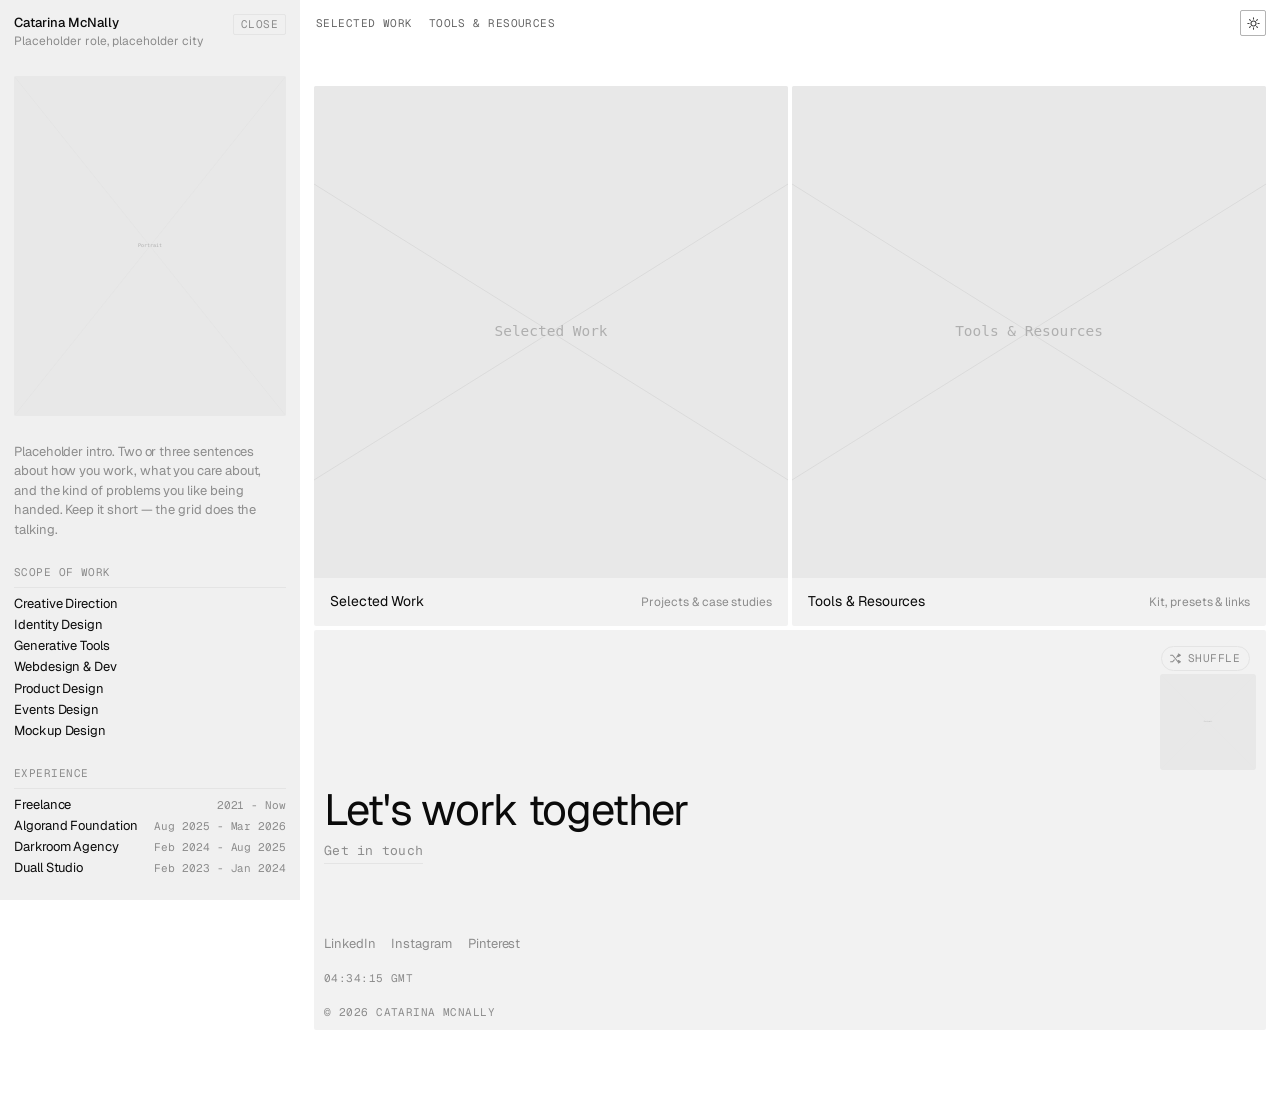
==== index.html @ 2b882986 "Update index.html" ====
<!DOCTYPE html>
<html lang="en" data-theme="light">
<head>
<meta charset="utf-8">
<meta name="viewport" content="width=device-width, initial-scale=1">
<title>Catarina McNally — Portfolio</title>
<link rel="preconnect" href="https://fonts.googleapis.com">
<link rel="preconnect" href="https://fonts.gstatic.com" crossorigin>
<link href="https://fonts.googleapis.com/css2?family=Geist:wght@400;500&family=Geist+Mono:wght@400&display=swap" rel="stylesheet">
<link rel="stylesheet" href="css/styles.css">
</head>
<body data-page="home">

<div class="scrim" id="scrim"></div>

<!-- SIDEBAR — the About. Present on every page. -->
<aside class="sidebar" id="sidebar">
  <div class="sidebar__inner">
    <header class="ident">
      <span class="ident__text">
        <a class="ident__name" href="index.html">Catarina&nbsp;McNally</a>
        <span class="ident__role">Placeholder role, placeholder city</span>
      </span>
      <button class="sidebar__close" id="sidebar-close" aria-label="Collapse sidebar"><span class="scram" data-final="Close">Close</span></button>
    </header>

    <figure class="portrait">
      <!-- To use your photo: add  data-img="images/portrait.jpg"  to the tag below -->
      <img class="portrait__img" data-ph="4:5" data-ph-label="Portrait" alt="">
    </figure>

    <p class="intro">
      Placeholder intro. Two or three sentences about how you work, what you care
      about, and the kind of problems you like being handed. Keep it short — the
      grid does the talking.
    </p>

    <section class="panel">
      <h2 class="panel__title">Scope of work</h2>
      <ul class="panel__list">
        <li>Creative Direction</li>
        <li>Identity Design</li>
        <li>Generative Tools</li>
        <li>Webdesign & Dev</li>
        <li>Product Design</li>
        <li>Events Design</li>
        <li>Mockup Design</li>
      </ul>
    </section>

    <section class="panel">
      <h2 class="panel__title">Experience</h2>
      <ul class="panel__list panel__list--dated">
        <li><span>Freelance</span><span class="dim">2021 - Now</span></li>
        <li><span>Algorand Foundation</span><span class="dim">Aug 2025 - Mar 2026</span></li>
        <li><span>Darkroom Agency</span><span class="dim">Feb 2024 - Aug 2025</span></li>
        <li><span>Duall Studio</span><span class="dim">Feb 2023 - Jan 2024</span></li>
      </ul>
    </section>

    <section class="panel">
      <h2 class="panel__title">Socials</h2>
      <ul class="socials">
        <li><a href="#" aria-label="LinkedIn"><svg viewBox="0 0 16 16" aria-hidden="true"><rect x="1" y="1" width="14" height="14" rx="2.5"/><path d="M4.6 7v5"/><path d="M4.6 4.6v.01"/><path d="M8 12V7"/><path d="M8 9.2c0-1.3.9-2.2 2-2.2s2 .9 2 2.4V12"/></svg></a></li>
        <li><a href="#" aria-label="Instagram"><svg viewBox="0 0 16 16" aria-hidden="true"><rect x="1" y="1" width="14" height="14" rx="4"/><circle cx="8" cy="8" r="3.1"/><path d="M11.9 4.1v.01"/></svg></a></li>
        <li><a href="#" aria-label="Pinterest"><svg viewBox="0 0 16 16" aria-hidden="true"><circle cx="8" cy="8" r="7"/><path d="M6.4 12.6 8 6.2"/><path d="M6.5 8.4c.2.7.9 1.2 1.7 1.2 1.4 0 2.4-1.2 2.4-2.9 0-1.6-1.2-2.8-3-2.8-1.9 0-3.2 1.3-3.2 3 0 .7.3 1.4.7 1.8"/></svg></a></li>
      </ul>
    </section>

    <footer class="sidebar__foot">
      <span>© <span class="year"></span></span>
      <a href="mailto:hello@example.com">hello@example.com</a>
    </footer>
  </div>
</aside>

<!-- NAVBAR -->

<!-- password modal (used by the locked In-house section) -->
<div class="modal hidden" id="lock-modal" role="dialog" aria-modal="true" aria-labelledby="lock-modal-title">
  <div class="modal__backdrop" id="lock-modal-backdrop"></div>
  <div class="modal__panel" role="document">
    <button class="modal__close" id="lock-modal-close" aria-label="Close">
      <svg viewBox="0 0 12 12" aria-hidden="true"><path d="M1 1l10 10M11 1L1 11" fill="none" stroke="currentColor" stroke-width="1.4"/></svg>
    </button>
    <span class="modal__lock" aria-hidden="true">
      <svg viewBox="0 0 20 20"><rect x="3.5" y="9" width="13" height="8.5" rx="1.6"/><path d="M6.3 9V6.6a3.7 3.7 0 0 1 7.4 0V9"/></svg>
    </span>
    <h2 class="modal__title" id="lock-modal-title">Protected work</h2>
    <p class="modal__text" id="lock-modal-text">This section is password-protected. Enter the password to view these projects.</p>
    <div class="modal__field">
      <input type="password" id="lock-modal-input" class="modal__input" placeholder="Password" autocomplete="off" spellcheck="false">
      <span class="modal__error hidden" id="lock-modal-error">Incorrect password. Try again.</span>
    </div>
    <div class="modal__actions">
      <button class="modal__btn modal__btn--ghost" id="lock-modal-cancel">Cancel</button>
      <button class="modal__btn modal__btn--solid" id="lock-modal-submit">Unlock</button>
    </div>
  </div>
</div>

<main class="main">

<nav class="nav">
  <div class="nav__left">
    <button class="menu-btn" id="menu-btn" aria-expanded="true" aria-controls="sidebar">
      <span class="menu-btn__bars" aria-hidden="true"><i></i><i></i></span>
      <span class="scram" data-final="Info">Info</span>
    </button>
    <ul class="nav__links">
      <li><a href="work.html" data-nav="work"><span class="scram" data-final="Selected Work" data-short="Work"><span class="lbl-long">Selected </span>Work</span></a></li>
      <li><a href="tools.html" data-nav="tools"><span class="scram" data-final="Tools &amp; Resources" data-short="Tools">Tools<span class="lbl-long"> &amp; Resources</span></span></a></li>
    </ul>
  </div>
  <a class="nav__name" href="index.html">Catarina McNally</a>

  <button class="theme-toggle" aria-label="Switch theme">
    <svg class="icon-sun" viewBox="0 0 16 16" aria-hidden="true"><circle cx="8" cy="8" r="3.1"/><path d="M8 1v1.6M8 13.4V15M1 8h1.6M13.4 8H15M3.1 3.1l1.1 1.1M11.8 11.8l1.1 1.1M12.9 3.1l-1.1 1.1M4.2 11.8l-1.1 1.1"/></svg>
    <svg class="icon-moon" viewBox="0 0 16 16" aria-hidden="true"><path d="M13.5 9.6A5.9 5.9 0 0 1 6.4 2.5a5.9 5.9 0 1 0 7.1 7.1Z"/></svg>
  </button>
</nav>
  <!-- HOME (landing) -->
  <div class="home" id="home">
    <div class="home__grid">
      <a class="hcard" href="work.html" data-frames="8" data-label="Selected Work">
        <div class="hcard__frame">
          <!-- Still image: add  data-img="images/work.jpg"
               Hover slideshow: add  data-imgs="images/w1.jpg,images/w2.jpg,images/w3.jpg" -->
          <img class="hcard__img" data-ph="16:10" data-ph-label="Selected Work" alt="">
        </div>
        <div class="hcard__bar">
          <span class="hcard__title scram" data-final="Selected Work">Selected Work</span>
          <span class="hcard__sub scram" data-final="Projects &amp; case studies">Projects &amp; case studies</span>
        </div>
      </a>
      <a class="hcard" href="tools.html" data-frames="8" data-label="Tools &amp; Resources">
        <div class="hcard__frame">
          <!-- Still image: add  data-img="images/tools.jpg"
               Hover slideshow: add  data-imgs="images/t1.jpg,images/t2.jpg,images/t3.jpg" -->
          <img class="hcard__img" data-ph="16:10" data-ph-label="Tools &amp; Resources" alt="">
        </div>
        <div class="hcard__bar">
          <span class="hcard__title scram" data-final="Tools &amp; Resources">Tools &amp; Resources</span>
          <span class="hcard__sub scram" data-final="Kit, presets &amp; links">Kit, presets &amp; links</span>
        </div>
      </a>
    </div>

    <div class="home__banner" id="home-banner">
      <button class="home__shuffle" id="home-shuffle" aria-label="Shuffle layout">
        <svg viewBox="0 0 16 16" aria-hidden="true"><path d="M2 4h2.5l6.5 8H14M2 12h2.5l2-2.4M9.5 6.4 11 4h3M11.5 2.5 14 4l-2.5 1.5M11.5 10.5 14 12l-2.5 1.5" fill="none" stroke="currentColor" stroke-width="1.3" stroke-linecap="round" stroke-linejoin="round"/></svg>
        <span class="scram" data-final="Shuffle">Shuffle</span>
      </button>
      <div class="bi bi--cta">
        <span class="home__cta-line">Let's work together</span>
        <a class="home__cta-link scram" data-final="Get in touch" href="mailto:hello@example.com">Get in touch</a>
      </div>
      <div class="bi bi--thumb">
        <!-- To use a photo here: add  data-img="images/footer.jpg" -->
        <img data-ph="1:1" data-ph-label="Portrait" alt="">
      </div>
      <ul class="bi bi--socials">
        <li><a class="scram" data-final="LinkedIn" href="#">LinkedIn</a></li>
        <li><a class="scram" data-final="Instagram" href="#">Instagram</a></li>
        <li><a class="scram" data-final="Pinterest" href="#">Pinterest</a></li>
      </ul>
      <span class="bi bi--clock home__clock" id="home-clock">--:--:-- GMT</span>
      <span class="bi bi--copy home__copy">© <span class="year"></span> Catarina McNally</span>
    </div>
  </div>
</main>

<script src="https://code.jquery.com/jquery-3.7.1.min.js"></script>
<script src="js/main.js"></script>
</body>
</html>
---- css/styles.css ----
/* ============ TOKENS ============ */
:root{
  --sidebar-w:300px; --gutter:14px; --gap:4px;
  --font-ui:"Geist","Inter",-apple-system,BlinkMacSystemFont,"Helvetica Neue",Arial,sans-serif;
  --font-mono:"Geist Mono",ui-monospace,"SF Mono",Menlo,monospace;
  --radius:2px; --ease:cubic-bezier(.22,.61,.36,1);
}
/* Monochrome by design — no accent colour anywhere. Hierarchy is
   carried by weight, size and hairlines, exactly like the reference. */
[data-theme="light"]{
  --bg:#FFFFFF; --sidebar-bg:#F0F0F0; --surface:#F2F2F2; --text:#0B0B0B; --muted:#8C8C8C;
  --line:#E4E4E4; --line-soft:#EFEFEF; --accent:#0B0B0B;
}
[data-theme="dark"]{
  --bg:#0B0B0B; --sidebar-bg:#141414; --surface:#161616; --text:#F2F2F2; --muted:#787878;
  --line:#232323; --line-soft:#1A1A1A; --accent:#F2F2F2;
}

/* ============ BASE ============ */
*,*::before,*::after{box-sizing:border-box}
body{margin:0;background:var(--bg);color:var(--text);font-family:var(--font-ui);
  font-size:13px;line-height:1.4;letter-spacing:-.005em;-webkit-font-smoothing:antialiased;
  transition:background .3s var(--ease),color .3s var(--ease)}
a{color:inherit;text-decoration:none}
ul{list-style:none;margin:0;padding:0}
img{display:block;width:100%;height:100%;object-fit:cover}
button{font:inherit;color:inherit;background:none;border:0;cursor:pointer}
:focus-visible{outline:1px solid var(--text);outline-offset:2px}
/* small label: sentence-case grotesque, not uppercase mono */
.eyebrow,.theme-toggle,.card__meta,
.project__meta dt,.sidebar__foot,.ident__role{
  font-size:12px;letter-spacing:0;text-transform:none}
/* mono is reserved for structural labels: nav links, panel + section titles, numerals.
   The centred name is excluded — it uses the sidebar's sans treatment. */
.nav a:not(.nav__name),.panel__title,.section__label,.section__count{
  font-family:var(--font-mono);letter-spacing:.04em;text-transform:uppercase}
.nav a:not(.nav__name),.panel__title,.section__label{font-size:11px}
.section__count{font-size:10px}
.dim{color:var(--muted)}
.hidden{display:none !important}

/* ============ SIDEBAR ============ */
.sidebar{position:fixed;inset:0 auto 0 0;width:var(--sidebar-w);
  overflow-y:auto;overscroll-behavior:contain;z-index:20;background:var(--sidebar-bg);
  transition:transform .45s var(--ease),background .3s var(--ease)}
.sidebar::-webkit-scrollbar{width:0}
.sidebar__inner{display:flex;flex-direction:column;gap:26px;padding:var(--gutter);min-height:100%}

/* collapsed state */
body.is-collapsed .sidebar{transform:translateX(-100%)}
body.is-collapsed .main{margin-left:0}

/* close control, top-right of the sidebar */
/* close control lives in the sidebar header row — slides out with the panel */
.sidebar__close{flex:none;padding:2px 7px;border:1px solid var(--line);border-radius:2px;
  font-family:var(--font-mono);font-size:11px;letter-spacing:.04em;text-transform:uppercase;
  color:var(--muted);transition:color .15s var(--ease),border-color .15s var(--ease)}
.sidebar__close:hover{color:var(--text);border-color:var(--muted)}

/* dim layer — mobile only, sits under the drawer */
.scrim{position:fixed;inset:0;z-index:19;background:rgba(0,0,0,.35);opacity:0;pointer-events:none;
  transition:opacity .35s var(--ease)}
@media (max-width:860px){
  body:not(.is-collapsed) .scrim{opacity:1;pointer-events:auto}
}
.ident{display:flex;align-items:flex-start;justify-content:space-between;gap:12px}
.ident__text{display:flex;flex-direction:column;gap:1px;min-width:0}
.ident__name{font-size:13px;font-weight:500;letter-spacing:0}
.ident__role{color:var(--muted)}
.portrait{margin:0;aspect-ratio:4/5;overflow:hidden;border-radius:var(--radius);background:var(--surface)}
.portrait__img{transition:transform .6s var(--ease)}
.sidebar:hover .portrait__img{transform:scale(1.02)}
.intro{margin:0;font-size:13px;line-height:1.5;color:var(--muted);max-width:36ch}
.panel{display:flex;flex-direction:column;gap:7px}
.panel__title{margin:0;padding-bottom:6px;border-bottom:1px solid var(--line);
  color:var(--muted);font-weight:400}
.panel__list{display:flex;flex-direction:column;gap:3px;font-size:13px}
.panel__list--dated li{display:flex;justify-content:space-between;align-items:baseline;gap:12px}
.panel__list--dated .dim{font-family:var(--font-mono);font-size:11px}

/* plain line icons, no badges */
.socials{display:flex;gap:14px;padding-top:2px}
.socials a{display:grid;place-items:center;color:var(--muted);
  transition:color .15s var(--ease)}
.socials svg{width:15px;height:15px;fill:none;stroke:currentColor;
  stroke-width:1.35;stroke-linecap:round;stroke-linejoin:round}
.socials a:hover{color:var(--text)}

.sidebar__foot{display:flex;justify-content:space-between;gap:10px;margin-top:auto;
  padding-top:16px;color:var(--muted)}
.sidebar__foot a:hover{color:var(--text)}

/* ============ MAIN + NAV ============ */
.main{margin-left:var(--sidebar-w);min-height:100vh;transition:margin-left .45s var(--ease)}
.nav{position:sticky;top:0;z-index:15;display:flex;align-items:center;justify-content:space-between;
  gap:20px;padding:10px var(--gutter);background:transparent;
  /* difference blend keeps labels readable over anything scrolling beneath.
     White content inverts against the background: black on light, white on dark. */
  mix-blend-mode:difference}
.nav a:not(.nav__name){color:#fff;opacity:.6;transition:opacity .15s var(--ease)}
.nav a:hover,.nav a.is-active{opacity:1}

/* centred name — sans, and it swaps out with the sidebar:
   visible only while the panel is closed */
.nav__name{position:absolute;left:50%;top:50%;color:#fff;cursor:pointer;
  font-family:var(--font-ui);font-size:13px;font-weight:500;letter-spacing:0;text-transform:none;
  white-space:nowrap;pointer-events:auto;
  transform:translate(-50%,-50%);opacity:1;
  transition:opacity .3s var(--ease) .12s,transform .45s var(--ease)}
body:not(.is-collapsed) .nav__name{
  opacity:0;pointer-events:none;transform:translate(-50%,-50%) translateY(-3px);transition-delay:0s}
.nav__left{display:flex;align-items:center;gap:16px}
.nav__links{display:flex;gap:16px}

/* menu button — only exists while the sidebar is away.
   When the panel opens, this collapses out and the CLOSE button inside takes over. */
.menu-btn{display:flex;align-items:center;gap:6px;flex:none;overflow:hidden;white-space:nowrap;
  max-width:90px;padding:3px 8px 3px 6px;
  border:1px solid rgba(255,255,255,.4);border-radius:2px;color:#fff;opacity:.75;
  font-family:var(--font-mono);font-size:11px;letter-spacing:.04em;text-transform:uppercase;
  transition:opacity .25s var(--ease),border-color .15s var(--ease),
             max-width .45s var(--ease),padding .45s var(--ease),margin-right .45s var(--ease)}
.menu-btn:hover{opacity:1;border-color:#fff}
body:not(.is-collapsed) .menu-btn{
  max-width:0;opacity:0;padding-left:0;padding-right:0;
  border-color:transparent;margin-right:-16px;pointer-events:none}
.menu-btn__bars{display:flex;flex-direction:column;gap:2px;width:10px;flex:none}
.menu-btn__bars i{display:block;height:1px;background:currentColor}
.menu-btn__bars i:nth-child(1){width:10px}
.menu-btn__bars i:nth-child(2){width:6px}

.theme-toggle{display:grid;place-items:center;width:26px;height:26px;
  border:1px solid rgba(255,255,255,.4);border-radius:2px;color:#fff;opacity:.75;
  transition:opacity .15s var(--ease),border-color .15s var(--ease)}
.theme-toggle:hover{opacity:1;border-color:#fff}
.theme-toggle svg{width:13px;height:13px;fill:none;stroke:currentColor;
  stroke-width:1.3;stroke-linecap:round;stroke-linejoin:round}
.theme-toggle .icon-moon{display:none}
[data-theme="dark"] .theme-toggle .icon-sun{display:none}
[data-theme="dark"] .theme-toggle .icon-moon{display:block}

/* ============ HOME (landing) ============ */
.home{padding:40px var(--gutter) 80px;display:flex;flex-direction:column;gap:var(--gap)}
.home__grid{display:grid;grid-template-columns:1fr 1fr;gap:var(--gap);
  height:calc(66.666vh - 60px)}
.hcard{display:flex;flex-direction:column;cursor:pointer;min-height:0}
.hcard__frame{position:relative;flex:1;min-height:0;overflow:hidden;
  border-radius:var(--radius) var(--radius) 0 0;background:var(--surface)}
.hcard__img{width:100%;height:100%;object-fit:cover;
  transition:transform .6s var(--ease),opacity .2s var(--ease)}
.hcard:hover .hcard__img{transform:scale(1.03)}
/* full-width rectangle beneath the image, holding the label */
.hcard__bar{flex:none;display:flex;align-items:baseline;justify-content:space-between;gap:12px;
  padding:14px 16px;background:var(--surface);
  border-radius:0 0 var(--radius) var(--radius);
  transition:background .15s var(--ease)}
.hcard:hover .hcard__bar{background:color-mix(in srgb,var(--surface) 60%,var(--bg))}
.hcard__title{font-size:14px;color:var(--text)}
.hcard__sub{font-size:12px;color:var(--muted)}
.hcard:hover .hcard__sub{color:var(--text)}
/* full-width footer block — fl[ex layouts that never clip or overlap */
.home__banner{position:relative;min-height:400px;padding:10px;
  border-radius:var(--radius);background:var(--surface);
  display:flex;gap:28px 40px}
.home__banner>.bi{min-width:0}

/* the five items */
.bi--cta{display:flex;flex-direction:column;gap:10px}
.bi--thumb{flex:none;width:96px;height:96px;overflow:hidden;
  border-radius:var(--radius);background:var(--bg)}
.bi--thumb img{width:100%;height:100%;object-fit:cover}
.bi--socials{display:flex;flex-wrap:wrap;gap:14px 16px;align-content:flex-start}
.bi--clock,.bi--copy{white-space:nowrap}

.home__cta-line{font-size:clamp(24px,3.4vw,44px);font-weight:400;letter-spacing:-.03em;
  line-height:1.02;color:var(--text)}
.home__cta-link{width:fit-content;font-family:var(--font-mono);font-size:13px;
  letter-spacing:.02em;color:var(--muted);padding-bottom:2px;
  border-bottom:1px solid var(--line);transition:color .15s var(--ease),border-color .15s var(--ease)}
.home__cta-link:hover{color:var(--text);border-color:var(--text)}
.bi--socials a{font-size:13px;color:var(--muted);transition:color .15s var(--ease)}
.bi--socials a:hover{color:var(--text)}
.bi--clock,.bi--copy{font-family:var(--font-mono);font-size:11px;letter-spacing:.04em;
  text-transform:uppercase;color:var(--muted)}
.home__clock{font-variant-numeric:tabular-nums}

/* shuffle control — fixed to the top-right, always clear of content */
.home__shuffle{position:absolute;top:16px;right:16px;z-index:3;display:flex;align-items:center;gap:6px;
  padding:4px 9px 4px 7px;border:1px solid var(--line);border-radius:99px;
  font-family:var(--font-mono);font-size:11px;letter-spacing:.04em;text-transform:uppercase;
  color:var(--muted);background:color-mix(in srgb,var(--surface) 70%,transparent);
  transition:color .15s var(--ease),border-color .15s var(--ease)}
.home__shuffle:hover{color:var(--text);border-color:var(--muted)}
.home__shuffle svg{width:13px;height:13px}
.home__shuffle:active svg{transform:rotate(180deg);transition:transform .3s var(--ease)}

/* keep content clear of the shuffle button: reserve top headroom while the
   other three sides use the requested 10px inner padding */
.home__banner{padding:44px 10px 10px}

/* items are animated by JS (FLIP) on shuffle; no CSS opacity fade needed */

/* ---------------------------------------------------------------
   10 flexbox layouts. Same five items, rearranged only with flex
   direction, order, wrap and auto-margins — never negative margins
   or absolute positioning — so content always sizes itself and no
   two items can overlap. Each is either a column or a wrapping row.
   --------------------------------------------------------------- */

/* helper groupings via order + auto spacers on a flex column/row */

/* L0 — column: thumb top-right · CTA · meta row bottom */
.home__banner.lay-0{flex-direction:column;gap:18px}
.lay-0 .bi--thumb{order:0;align-self:flex-end}
.lay-0 .bi--cta{order:1}
.lay-0 .bi--socials{order:2;margin-top:auto}
.lay-0 .bi--clock{order:3}
.lay-0 .bi--copy{order:4}

/* L1 — row: CTA left · column of meta right */
.home__banner.lay-1{flex-direction:row;flex-wrap:wrap;align-items:flex-start}
.lay-1 .bi--cta{flex:1 1 320px;order:0}
.lay-1 .bi--thumb{order:1}
.lay-1 .bi--socials{order:2;flex:1 1 100%}
.lay-1 .bi--clock{order:3}
.lay-1 .bi--copy{order:4;margin-left:auto}

/* L2 — column: CTA · thumb · socials · clock · copy */
.home__banner.lay-2{flex-direction:column;gap:18px}
.lay-2 .bi--cta{order:0}
.lay-2 .bi--thumb{order:1;align-self:flex-start}
.lay-2 .bi--socials{order:2;margin-top:auto}
.lay-2 .bi--clock{order:3}
.lay-2 .bi--copy{order:4}

/* L3 — column: meta top · CTA · thumb bottom-right */
.home__banner.lay-3{flex-direction:column;gap:18px}
.lay-3 .bi--socials{order:0}
.lay-3 .bi--clock{order:1}
.lay-3 .bi--copy{order:2}
.lay-3 .bi--cta{order:3;margin-top:auto}
.lay-3 .bi--thumb{order:4;align-self:flex-end}

/* L4 — row: thumb left · CTA center · meta right column */
.home__banner.lay-4{flex-direction:row;flex-wrap:wrap;align-items:flex-start}
.lay-4 .bi--thumb{order:0}
.lay-4 .bi--cta{order:1;flex:1 1 300px}
.lay-4 .bi--socials{order:2;flex:1 1 100%}
.lay-4 .bi--clock{order:3;margin-left:auto}
.lay-4 .bi--copy{order:4}

/* L5 — column: CTA · meta row · thumb bottom-left */
.home__banner.lay-5{flex-direction:column;gap:18px}
.lay-5 .bi--cta{order:0}
.lay-5 .bi--socials{order:1;margin-top:auto}
.lay-5 .bi--clock{order:2}
.lay-5 .bi--copy{order:3}
.lay-5 .bi--thumb{order:4;align-self:flex-start}

/* L6 — row: meta column left · CTA right · thumb tucked under meta */
.home__banner.lay-6{flex-direction:row;flex-wrap:wrap;align-items:flex-start}
.lay-6 .bi--cta{order:4;flex:1 1 320px}
.lay-6 .bi--socials{order:0;flex:1 1 100%}
.lay-6 .bi--clock{order:1}
.lay-6 .bi--copy{order:2}
.lay-6 .bi--thumb{order:3}

/* L7 — column, centered CTA, thumb top-left, meta bottom spread */
.home__banner.lay-7{flex-direction:column;gap:18px}
.lay-7 .bi--thumb{order:0;align-self:flex-start}
.lay-7 .bi--cta{order:1;flex:1;justify-content:center}
.lay-7 .bi--clock{order:2}
.lay-7 .bi--copy{order:3}
.lay-7 .bi--socials{order:4;margin-left:auto}

/* L8 — column: CTA · socials right · clock/copy · thumb bottom-left */
.home__banner.lay-8{flex-direction:column;gap:16px}
.lay-8 .bi--cta{order:0}
.lay-8 .bi--socials{order:1;align-self:flex-end}
.lay-8 .bi--clock{order:2}
.lay-8 .bi--copy{order:3}
.lay-8 .bi--thumb{order:4;align-self:flex-start;margin-top:auto}

/* L9 — row: CTA left · thumb + stacked meta right */
.home__banner.lay-9{flex-direction:row;flex-wrap:wrap;align-items:flex-start}
.lay-9 .bi--cta{flex:1 1 340px;order:0}
.lay-9 .bi--thumb{order:1}
.lay-9 .bi--socials{order:2;flex:1 1 100%;margin-top:auto}
.lay-9 .bi--clock{order:3}
.lay-9 .bi--copy{order:4;margin-left:auto}

/* ============ WORK GRID ============ */
.work{padding:0 var(--gutter) 80px}
.section__head{position:sticky;top:39px;z-index:10;display:flex;align-items:baseline;
  justify-content:space-between;gap:16px;margin-top:40px;padding:9px 0;
  background:transparent;border-bottom:1px solid var(--line)}
.section__label{margin:0;font-weight:400;color:var(--text);display:inline-flex;align-items:center;gap:7px}
.section__lock{display:inline-grid;place-items:center;width:14px;height:14px;cursor:pointer;
  color:var(--muted);transition:color .15s var(--ease)}
.section__lock svg{width:11px;height:11px;fill:none;stroke:currentColor;
  stroke-width:1.2;stroke-linecap:round;stroke-linejoin:round}
.section__lock:hover{color:var(--text)}
.section__head:not(.is-locked) .section__lock{color:var(--text);cursor:default}
.section__right{display:flex;align-items:center;gap:9px}
.section__count{color:var(--muted)}
.section__chev{display:none;place-items:center;width:14px;height:14px;color:var(--muted);
  transition:transform .3s var(--ease),color .15s var(--ease)}
.section__chev svg{width:10px;height:10px;fill:none;stroke:currentColor;
  stroke-width:1.5;stroke-linecap:round;stroke-linejoin:round}
.section__head.is-shut .section__chev{transform:rotate(-90deg)}

.grid{display:grid;grid-template-columns:repeat(4,1fr);gap:var(--gap);padding-top:var(--gap)}
/* collapsible on mobile — max-height is driven from JS so it can animate */
.grid.is-collapsible{overflow:hidden;
  transition:max-height .4s var(--ease),opacity .3s var(--ease),padding-top .4s var(--ease)}
.grid.is-shut{max-height:0 !important;opacity:0;padding-top:0}
.card{display:block;cursor:pointer;opacity:0;transform:translateY(10px);
  transition:opacity .6s var(--ease),transform .6s var(--ease)}
.card.is-in{opacity:1;transform:none}
.card--soon{cursor:default}
.card--soon:hover .card__img{transform:none}
.card--soon:hover .card__title{color:var(--muted)}
.card__frame{position:relative;aspect-ratio:4/3;overflow:hidden;border-radius:var(--radius);
  background:var(--surface)}
.card__img{transition:transform .6s var(--ease),opacity .2s var(--ease)}
.card:hover .card__img{transform:scale(1.03)}
.card__tag{position:absolute;top:6px;left:6px;z-index:1;padding:2px 7px;border-radius:99px;
  font-family:var(--font-mono);font-size:10px;letter-spacing:.04em;text-transform:uppercase;
  line-height:1.5;backdrop-filter:blur(4px)}
.card__tag--new{background:var(--text);color:var(--bg)}
.card__tag--coming-soon{background:color-mix(in srgb,var(--bg) 55%,transparent);
  color:var(--text);border:1px solid var(--line)}
.card__lockveil{position:absolute;inset:0;z-index:1;display:grid;place-items:center;
  background:color-mix(in srgb,var(--surface) 78%,transparent);
  color:var(--muted);backdrop-filter:blur(3px);transition:color .15s var(--ease)}
.card__lockveil svg{width:20px;height:20px;fill:none;stroke:currentColor;
  stroke-width:1.2;stroke-linecap:round;stroke-linejoin:round}
.card--locked{cursor:pointer}
.card--locked:hover .card__lockveil{color:var(--text)}
.card--locked:hover .card__img{transform:none}
.card--locked:hover .card__title{color:var(--muted)}
.card__meta{display:flex;gap:6px;padding-top:6px;font-size:12px}
.card__client{color:var(--text)}
.card__title{color:var(--muted)}
.card:hover .card__title{color:var(--text)}
/* outbound arrow on tools/resources cards */
.card__ext{margin-left:auto;display:inline-grid;place-items:center;color:var(--muted);
  transition:color .15s var(--ease),transform .15s var(--ease)}
.card__ext svg{width:11px;height:11px}
.card--ext-link:hover .card__ext{color:var(--text);transform:translate(1px,-1px)}

/* ============ PROJECT PAGE ============ */
.project{padding:0 var(--gutter) 96px}
.back{display:inline-flex;align-items:center;gap:5px;width:fit-content;cursor:pointer;
  margin:34px 0 26px;font-size:12px;color:var(--muted);
  transition:color .15s var(--ease),gap .15s var(--ease)}
.back:hover{color:var(--text);gap:8px}
.back svg{width:11px;height:11px}

.project__head{display:grid;grid-template-columns:1.3fr 1fr 1fr;gap:24px;
  padding-bottom:8px}
.project__head{opacity:0;transform:translateY(8px);
  transition:opacity .6s var(--ease),transform .6s var(--ease)}
.project__head.is-in{opacity:1;transform:none}
.project__copy{transition:opacity .18s var(--ease)}
.project__col{display:flex;flex-direction:column;gap:16px;min-width:0}
.project__title{margin:0;font-size:clamp(24px,3vw,34px);font-weight:400;
  letter-spacing:-.02em;line-height:1.1}
.project__meta{display:grid;grid-template-columns:repeat(3,minmax(0,1fr));gap:14px;margin:0}
.project__meta dt{margin:0 0 2px;color:var(--muted);font-weight:400}
.project__meta dd{margin:0;font-size:13px}
.project__copy{margin:0;font-size:13px;line-height:1.6;color:var(--muted)}

.media-grid{display:grid;grid-template-columns:repeat(4,1fr);gap:var(--gap);padding-top:var(--gap);
  margin-top:40px}
.media{position:relative;overflow:hidden;border-radius:var(--radius);background:var(--surface);
  margin:0}
/* media contents (img or video) fill their figure */
.media img,.media video{display:block;width:100%;height:100%;object-fit:cover}

/* full-width: no fixed height — it grows to the media's natural height */
.media--full{grid-column:span 4}
.media--full img,.media--full video{height:auto}

/* paired / smaller cells: fixed 600px tall, cropped to fill */
.media--half{grid-column:span 2;height:600px}
.media--tall{grid-column:span 2;height:600px}
.media--unit{grid-column:span 1;height:600px}
.project__next{padding-top:24px;padding-bottom:40px}
.project__next a{display:flex;flex-direction:column;align-items:center;gap:12px;
  padding:44px 0;cursor:pointer;text-align:center;
  color:var(--muted);transition:color .15s var(--ease)}
.project__next a:hover{color:var(--text)}
.project__next-thumb{width:min(340px,72%);aspect-ratio:4/3;overflow:hidden;
  border-radius:var(--radius);background:var(--surface);margin-bottom:2px}
.project__next-thumb img{transition:transform .6s var(--ease)}
.project__next a:hover .project__next-thumb img{transform:scale(1.03)}
.project__next-title{font-size:clamp(18px,2.2vw,26px);font-weight:400;letter-spacing:-.02em;
  color:var(--text)}
.project__next-sub{font-family:var(--font-mono);font-size:11px;letter-spacing:.04em;
  text-transform:uppercase;color:var(--muted)}

/* ============ PROJECT NAVIGATOR (fixed bottom) ============ */
.projbar{position:fixed;left:var(--sidebar-w);right:0;bottom:0;z-index:30;
  display:flex;align-items:center;gap:10px;padding:10px var(--gutter);
  background:color-mix(in srgb,var(--bg) 82%,transparent);backdrop-filter:blur(10px);
  border-top:1px solid var(--line);
  transition:left .45s var(--ease)}
body.is-collapsed .projbar{left:0}
@media (max-width:860px){ .projbar{left:0} }

.projbar__arrow{display:grid;place-items:center;width:28px;height:28px;flex:none;
  border:1px solid var(--line);border-radius:2px;color:var(--muted);
  transition:color .15s var(--ease),border-color .15s var(--ease)}
.projbar__arrow:hover{color:var(--text);border-color:var(--muted)}
.projbar__arrow svg{width:12px;height:12px}

.projbar__dots{flex:1;display:flex;align-items:center;justify-content:center;gap:1px}

/* bracketed square marker: [ ■ ] */
.dot{position:relative;display:flex;align-items:center;justify-content:center;
  height:24px;padding:0 1px;cursor:pointer;font-family:var(--font-mono);
  color:var(--muted);transition:color .15s var(--ease)}
.dot::before,.dot::after{content:'[';font-size:13px;line-height:1;opacity:0;
  transition:opacity .15s var(--ease)}
.dot::after{content:']'}
.dot i{display:block;width:7px;height:7px;margin:0 2px;
  border:1px solid currentColor;border-radius:1px;
  transition:background .15s var(--ease),transform .15s var(--ease)}
.dot:hover{color:var(--text)}
.dot:hover::before,.dot:hover::after{opacity:1}
.dot.is-current{color:var(--text)}
.dot.is-current::before,.dot.is-current::after{opacity:1}
.dot.is-current i{background:currentColor}

/* hover card — thumbnail above the project name */
.dot__card{position:absolute;bottom:32px;left:50%;transform:translateX(-50%) translateY(6px);
  width:132px;padding:5px;pointer-events:none;opacity:0;z-index:2;
  background:var(--sidebar-bg);border:1px solid var(--line);border-radius:6px;
  box-shadow:0 6px 22px rgba(0,0,0,.12);
  transition:opacity .16s var(--ease),transform .16s var(--ease)}
[data-theme="dark"] .dot__card{box-shadow:0 6px 26px rgba(0,0,0,.5)}
.dot:hover .dot__card{opacity:1;transform:translateX(-50%) translateY(0)}

/* ============ PASSWORD MODAL ============ */
.modal{position:fixed;inset:0;z-index:60;display:grid;place-items:center;padding:20px}
.modal__backdrop{position:absolute;inset:0;background:rgba(0,0,0,.4);
  backdrop-filter:blur(2px);animation:fade .2s var(--ease)}
.modal__panel{position:relative;z-index:1;width:min(360px,100%);
  display:flex;flex-direction:column;align-items:center;text-align:center;gap:12px;
  padding:30px 26px 24px;border-radius:10px;
  background:var(--bg);border:1px solid var(--line);
  box-shadow:0 20px 60px rgba(0,0,0,.28);animation:pop .24s var(--ease)}
@keyframes fade{from{opacity:0}to{opacity:1}}
@keyframes pop{from{opacity:0;transform:translateY(8px) scale(.98)}to{opacity:1;transform:none}}

.modal__close{position:absolute;top:12px;right:12px;display:grid;place-items:center;
  width:24px;height:24px;color:var(--muted);transition:color .15s var(--ease)}
.modal__close svg{width:10px;height:10px}
.modal__close:hover{color:var(--text)}

.modal__lock{display:grid;place-items:center;width:40px;height:40px;border-radius:50%;
  background:var(--surface);color:var(--text)}
.modal__lock svg{width:19px;height:19px;fill:none;stroke:currentColor;
  stroke-width:1.3;stroke-linecap:round;stroke-linejoin:round}
.modal__title{margin:2px 0 0;font-size:16px;font-weight:500;letter-spacing:-.01em}
.modal__text{margin:0;font-size:13px;line-height:1.5;color:var(--muted);max-width:30ch}

.modal__field{width:100%;display:flex;flex-direction:column;gap:6px;margin-top:4px}
.modal__input{width:100%;padding:9px 12px;font:inherit;font-size:14px;
  color:var(--text);background:var(--surface);
  border:1px solid var(--line);border-radius:4px;outline:none;
  transition:border-color .15s var(--ease)}
.modal__input:focus{border-color:var(--text)}
.modal__input.is-wrong{border-color:#D2452F;animation:shake .3s var(--ease)}
@keyframes shake{0%,100%{transform:translateX(0)}25%{transform:translateX(-5px)}75%{transform:translateX(5px)}}
.modal__error{font-size:12px;color:#D2452F;text-align:left}

.modal__actions{display:flex;gap:8px;width:100%;margin-top:6px}
.modal__btn{flex:1;padding:9px 14px;border-radius:4px;font-size:13px;
  transition:background .15s var(--ease),border-color .15s var(--ease),color .15s var(--ease)}
.modal__btn--ghost{border:1px solid var(--line);color:var(--muted)}
.modal__btn--ghost:hover{color:var(--text);border-color:var(--muted)}
.modal__btn--solid{background:var(--text);color:var(--bg);border:1px solid var(--text)}
.modal__btn--solid:hover{opacity:.88}
.dot__thumb{aspect-ratio:4/3;overflow:hidden;border-radius:3px;background:var(--surface)}
.dot__name{display:block;padding:6px 3px 2px;font-size:11px;line-height:1.3;color:var(--text);
  white-space:normal;text-align:left}
/* keep the card on-screen at the ends of the row */
.dot:first-child .dot__card{left:0;transform:translateX(0) translateY(6px)}
.dot:first-child:hover .dot__card{transform:translateX(0) translateY(0)}
.dot:last-child .dot__card{left:auto;right:0;transform:translateX(0) translateY(6px)}
.dot:last-child:hover .dot__card{transform:translateX(0) translateY(0)}

/* ============ MOBILE ============ */
@media (max-width:1100px){
  .grid,.media-grid{grid-template-columns:repeat(3,1fr)}
  .media--full{grid-column:span 3}
}
@media (max-width:860px){
  /* below this width the sidebar is always an overlay, never a column */
  .sidebar{width:min(88vw,340px);box-shadow:0 0 40px rgba(0,0,0,.14)}
  .main{margin-left:0}
  .nav{padding-inline:16px}
  .nav__name{display:none}

  /* project head: three columns fold into one */
  .project__head{grid-template-columns:1fr;gap:22px}
  .project__meta{grid-template-columns:repeat(3,minmax(0,140px))}

  /* portrait at two-thirds of its desktop height (4:5 → 6:5) */
  .portrait{aspect-ratio:6/5}

  /* section headers become accordion toggles */
  .section__head{cursor:pointer;user-select:none}
  .section__head:active .section__chev{color:var(--text)}
  .section__chev{display:grid}

  /* trim the labels: "Work", "Tools" — Info keeps its word */
  .lbl-long{display:none}

  /* links sit dead centre; Info and the theme icon flank them */
  .nav__links{position:absolute;left:50%;top:50%;transform:translate(-50%,-50%);
    gap:14px;white-space:nowrap}
}
@media (max-width:620px){
  /* one cell per row */
  .grid,.media-grid{grid-template-columns:1fr}
  .media--full,.media--half,.media--tall,.media--unit{grid-column:span 1}
  /* paired cells lose the tall 600px on phones — scale down to a sensible height */
  .media--half,.media--tall,.media--unit{height:340px}
  .work,.project{padding-inline:16px}
  /* home cards stack; grid height rule doesn't apply when stacked */
  .home{padding-inline:16px}
  .home__grid{grid-template-columns:1fr;height:auto;gap:16px}
  .hcard__frame{aspect-ratio:16/10;flex:none}
  .home__banner{min-height:0;padding:44px 10px 10px;gap:18px;
    flex-direction:column !important;flex-wrap:nowrap !important;align-items:flex-start !important}
  .home__banner .bi{order:0 !important;margin:0 !important;align-self:flex-start !important;
    flex:none !important}
  .home__banner .bi--cta{order:0 !important}
  .home__banner .bi--thumb{order:1 !important}
  .home__banner .bi--socials{order:2 !important}
  .home__banner .bi--clock{order:3 !important}
  .home__banner .bi--copy{order:4 !important}
}
@media (prefers-reduced-motion:reduce){
  *,*::before,*::after{transition-duration:.001ms !important}
  .card{opacity:1;transform:none}
}

/* ============ CROSS-PAGE VIEW TRANSITIONS ============
   Smooth fade/slide between the separate .html pages in browsers that
   support the View Transitions API. A hard cut is the graceful fallback. */
@view-transition { navigation: auto; }
::view-transition-old(root),
::view-transition-new(root){ animation-duration:.32s; animation-timing-function:cubic-bezier(.22,.61,.36,1); }
::view-transition-old(root){ animation-name:vt-out; }
::view-transition-new(root){ animation-name:vt-in; }
@keyframes vt-out{ to { opacity:0; transform:translateY(-6px); } }
@keyframes vt-in { from{ opacity:0; transform:translateY(6px);  } }
/* the persistent shell (sidebar + nav) shouldn't flicker between pages */
.sidebar,.nav{ view-transition-name: shell; }
::view-transition-group(shell){ animation:none; }
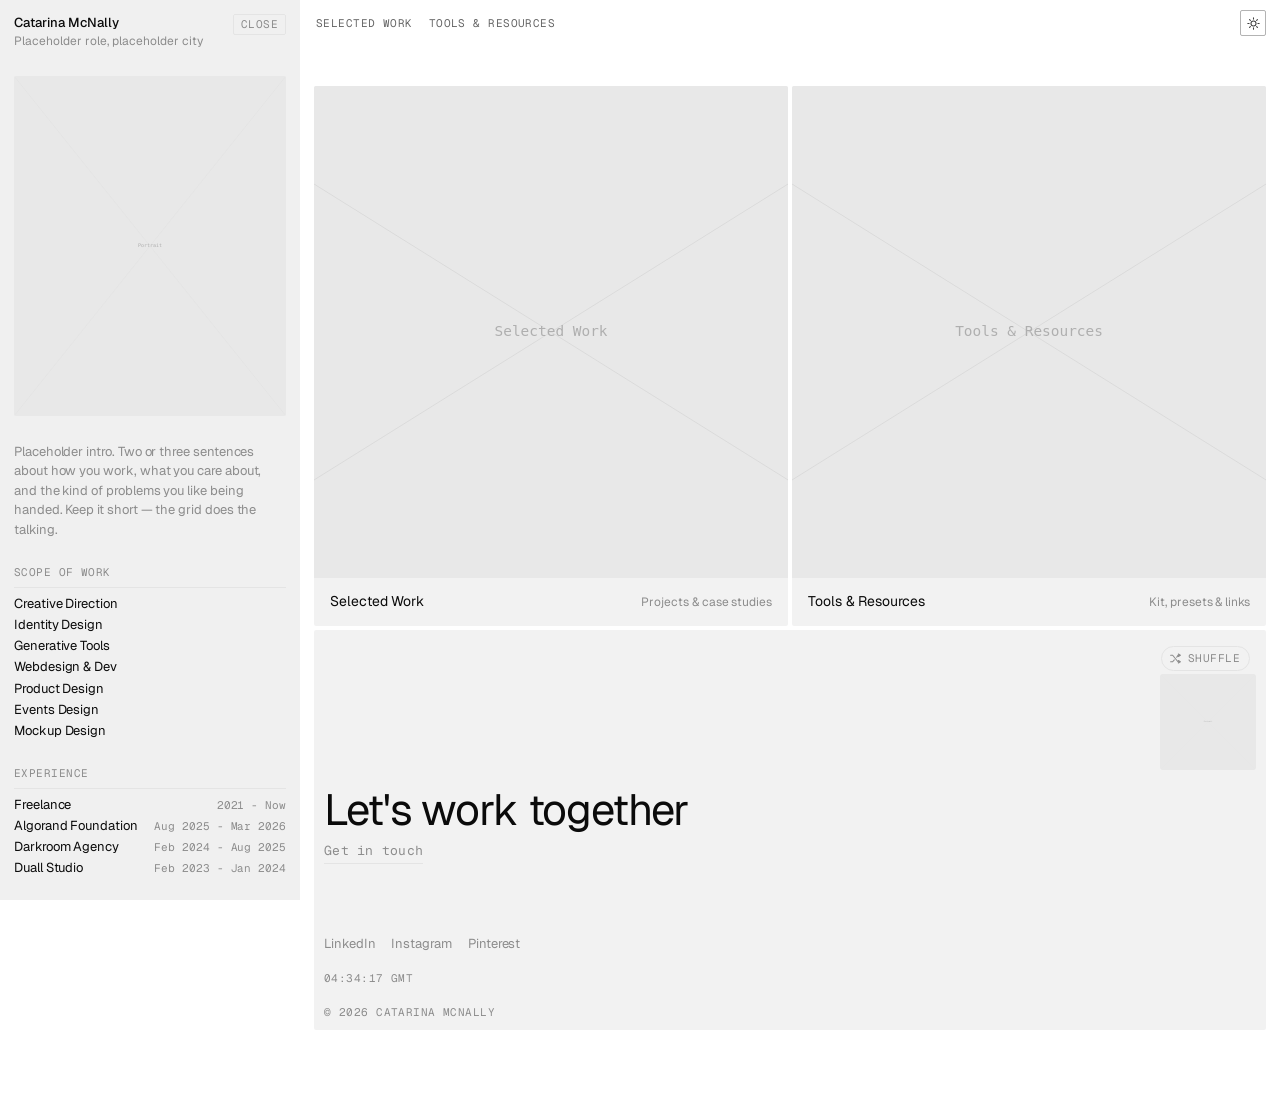
==== commit f2b199ce: "Update index.html" ====
--- a/index.html
+++ b/index.html
@@ -18,7 +18,7 @@
   <div class="sidebar__inner">
     <header class="ident">
       <span class="ident__text">
-        <a class="ident__name" href="index.html">Catarina&nbsp;McNally</a>
+        <a class="ident__name" href="index.html">Catarina McNally</a>
         <span class="ident__role">Placeholder role, placeholder city</span>
       </span>
       <button class="sidebar__close" id="sidebar-close" aria-label="Collapse sidebar"><span class="scram" data-final="Close">Close</span></button>
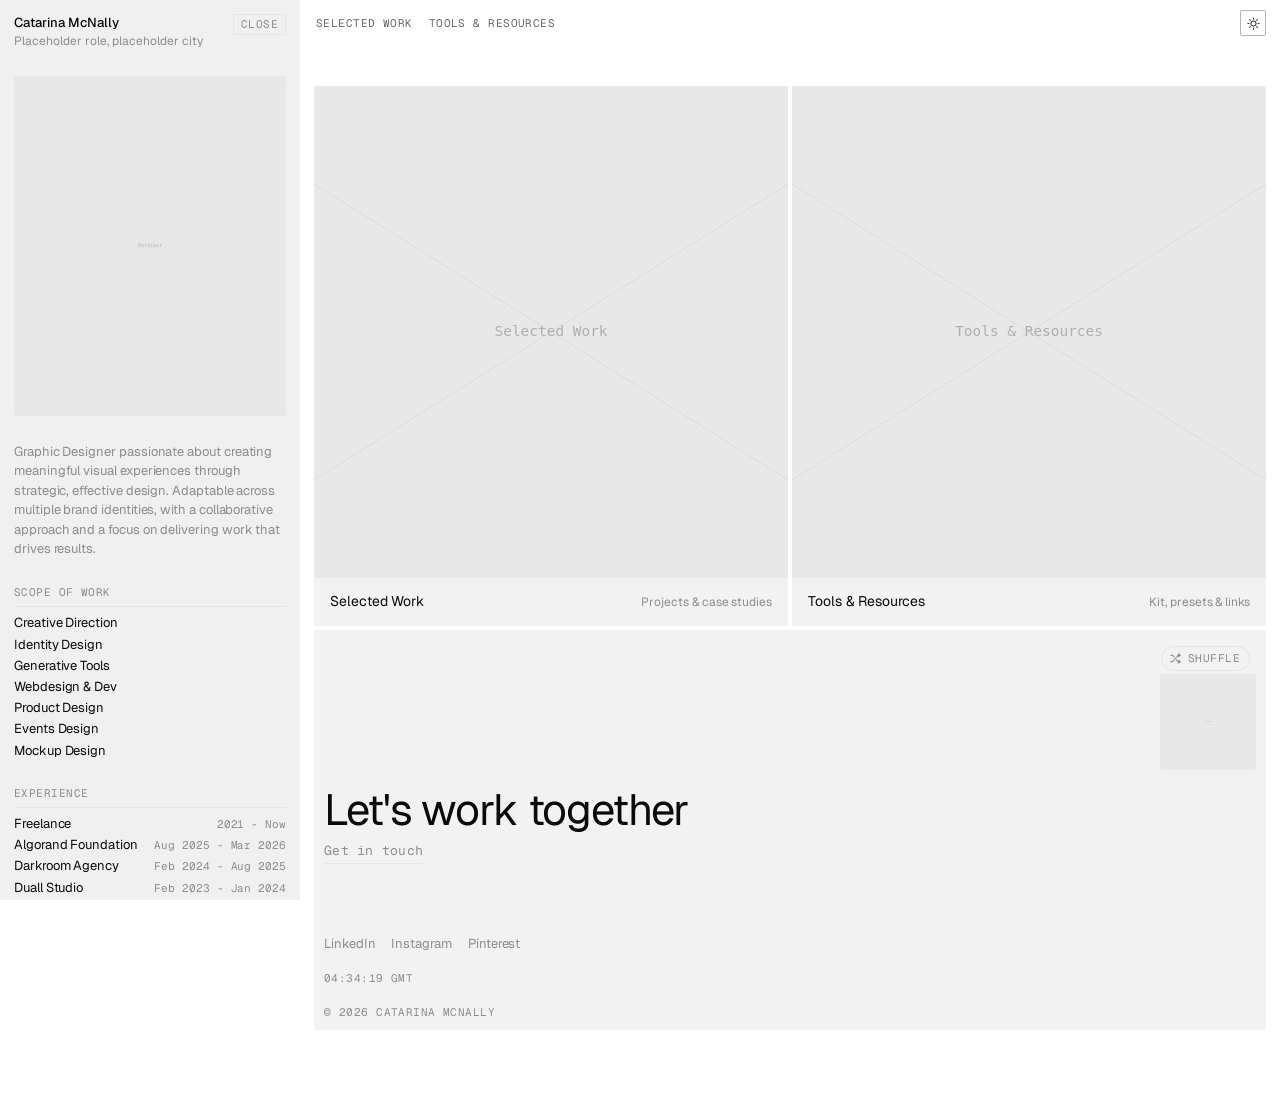
==== commit 05bd8b66: "Update index.html" ====
--- a/index.html
+++ b/index.html
@@ -30,9 +30,7 @@
     </figure>
 
     <p class="intro">
-      Placeholder intro. Two or three sentences about how you work, what you care
-      about, and the kind of problems you like being handed. Keep it short — the
-      grid does the talking.
+      Graphic Designer passionate about creating meaningful visual experiences through strategic, effective design. Adaptable across multiple brand identities, with a collaborative approach and a focus on delivering work that drives results.
     </p>
 
     <section class="panel">
--- a/css/styles.css
+++ b/css/styles.css
@@ -562,3 +562,11 @@
 /* the persistent shell (sidebar + nav) shouldn't flicker between pages */
 .sidebar,.nav{ view-transition-name: shell; }
 ::view-transition-group(shell){ animation:none; }
+
+/* first paint after a page load: place the sidebar in its remembered position
+   without animating into it */
+body.no-anim .sidebar,
+body.no-anim .main,
+body.no-anim .nav__name,
+body.no-anim .menu-btn,
+body.no-anim .projbar{transition:none !important}
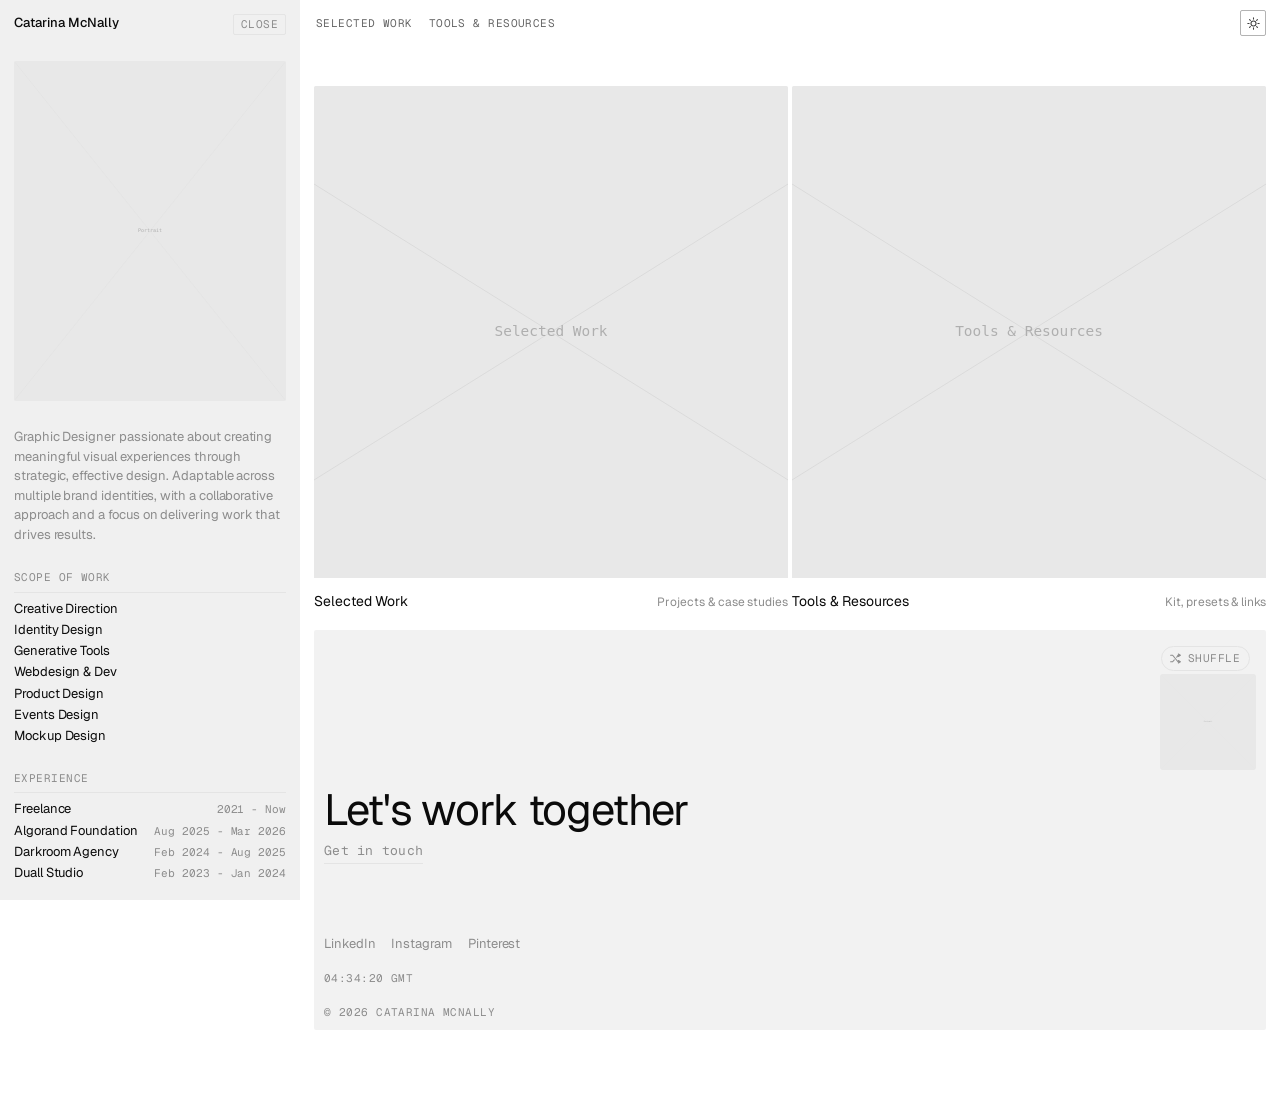
==== commit b4a87d07: "Update index.html" ====
--- a/index.html
+++ b/index.html
@@ -19,7 +19,6 @@
     <header class="ident">
       <span class="ident__text">
         <a class="ident__name" href="index.html">Catarina McNally</a>
-        <span class="ident__role">Placeholder role, placeholder city</span>
       </span>
       <button class="sidebar__close" id="sidebar-close" aria-label="Collapse sidebar"><span class="scram" data-final="Close">Close</span></button>
     </header>
--- a/css/styles.css
+++ b/css/styles.css
@@ -151,10 +151,9 @@
 .hcard:hover .hcard__img{transform:scale(1.03)}
 /* full-width rectangle beneath the image, holding the label */
 .hcard__bar{flex:none;display:flex;align-items:baseline;justify-content:space-between;gap:12px;
-  padding:14px 16px;background:var(--surface);
+  padding:14px 0px;
   border-radius:0 0 var(--radius) var(--radius);
   transition:background .15s var(--ease)}
-.hcard:hover .hcard__bar{background:color-mix(in srgb,var(--surface) 60%,var(--bg))}
 .hcard__title{font-size:14px;color:var(--text)}
 .hcard__sub{font-size:12px;color:var(--muted)}
 .hcard:hover .hcard__sub{color:var(--text)}
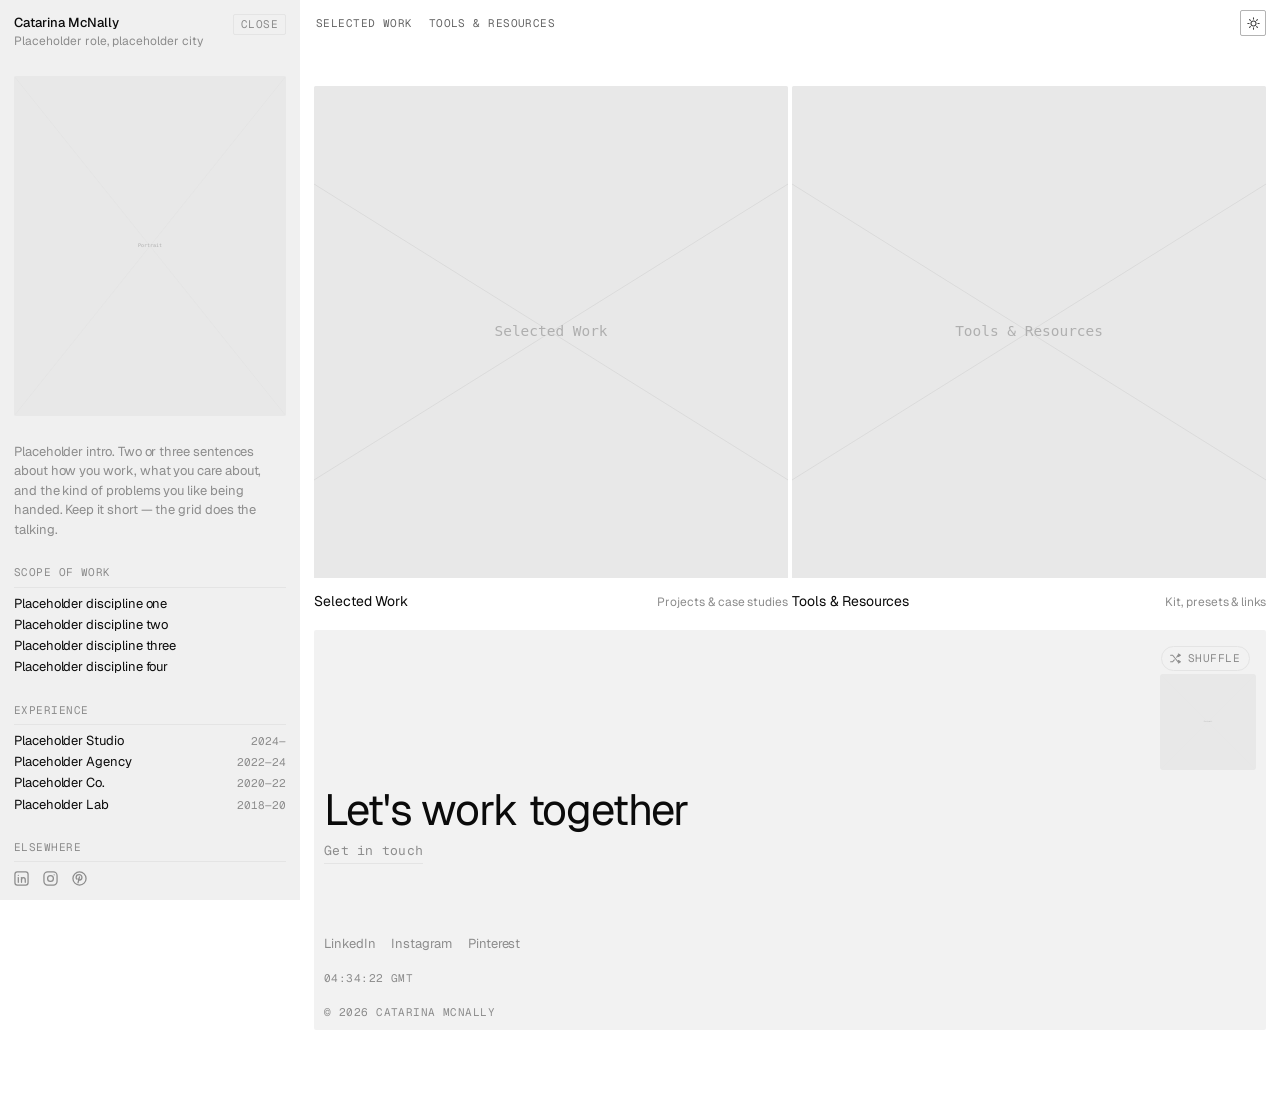
==== commit 1bc73ea2: "Update index.html" ====
--- a/index.html
+++ b/index.html
@@ -18,7 +18,8 @@
   <div class="sidebar__inner">
     <header class="ident">
       <span class="ident__text">
-        <a class="ident__name" href="index.html">Catarina McNally</a>
+        <a class="ident__name" href="index.html">Catarina&nbsp;McNally</a>
+        <span class="ident__role">Placeholder role, placeholder city</span>
       </span>
       <button class="sidebar__close" id="sidebar-close" aria-label="Collapse sidebar"><span class="scram" data-final="Close">Close</span></button>
     </header>
@@ -29,34 +30,33 @@
     </figure>
 
     <p class="intro">
-      Graphic Designer passionate about creating meaningful visual experiences through strategic, effective design. Adaptable across multiple brand identities, with a collaborative approach and a focus on delivering work that drives results.
+      Placeholder intro. Two or three sentences about how you work, what you care
+      about, and the kind of problems you like being handed. Keep it short — the
+      grid does the talking.
     </p>
 
     <section class="panel">
       <h2 class="panel__title">Scope of work</h2>
       <ul class="panel__list">
-        <li>Creative Direction</li>
-        <li>Identity Design</li>
-        <li>Generative Tools</li>
-        <li>Webdesign & Dev</li>
-        <li>Product Design</li>
-        <li>Events Design</li>
-        <li>Mockup Design</li>
+        <li>Placeholder discipline one</li>
+        <li>Placeholder discipline two</li>
+        <li>Placeholder discipline three</li>
+        <li>Placeholder discipline four</li>
       </ul>
     </section>
 
     <section class="panel">
       <h2 class="panel__title">Experience</h2>
       <ul class="panel__list panel__list--dated">
-        <li><span>Freelance</span><span class="dim">2021 - Now</span></li>
-        <li><span>Algorand Foundation</span><span class="dim">Aug 2025 - Mar 2026</span></li>
-        <li><span>Darkroom Agency</span><span class="dim">Feb 2024 - Aug 2025</span></li>
-        <li><span>Duall Studio</span><span class="dim">Feb 2023 - Jan 2024</span></li>
+        <li><span>Placeholder Studio</span><span class="dim">2024—</span></li>
+        <li><span>Placeholder Agency</span><span class="dim">2022—24</span></li>
+        <li><span>Placeholder Co.</span><span class="dim">2020—22</span></li>
+        <li><span>Placeholder Lab</span><span class="dim">2018—20</span></li>
       </ul>
     </section>
 
     <section class="panel">
-      <h2 class="panel__title">Socials</h2>
+      <h2 class="panel__title">Elsewhere</h2>
       <ul class="socials">
         <li><a href="#" aria-label="LinkedIn"><svg viewBox="0 0 16 16" aria-hidden="true"><rect x="1" y="1" width="14" height="14" rx="2.5"/><path d="M4.6 7v5"/><path d="M4.6 4.6v.01"/><path d="M8 12V7"/><path d="M8 9.2c0-1.3.9-2.2 2-2.2s2 .9 2 2.4V12"/></svg></a></li>
         <li><a href="#" aria-label="Instagram"><svg viewBox="0 0 16 16" aria-hidden="true"><rect x="1" y="1" width="14" height="14" rx="4"/><circle cx="8" cy="8" r="3.1"/><path d="M11.9 4.1v.01"/></svg></a></li>
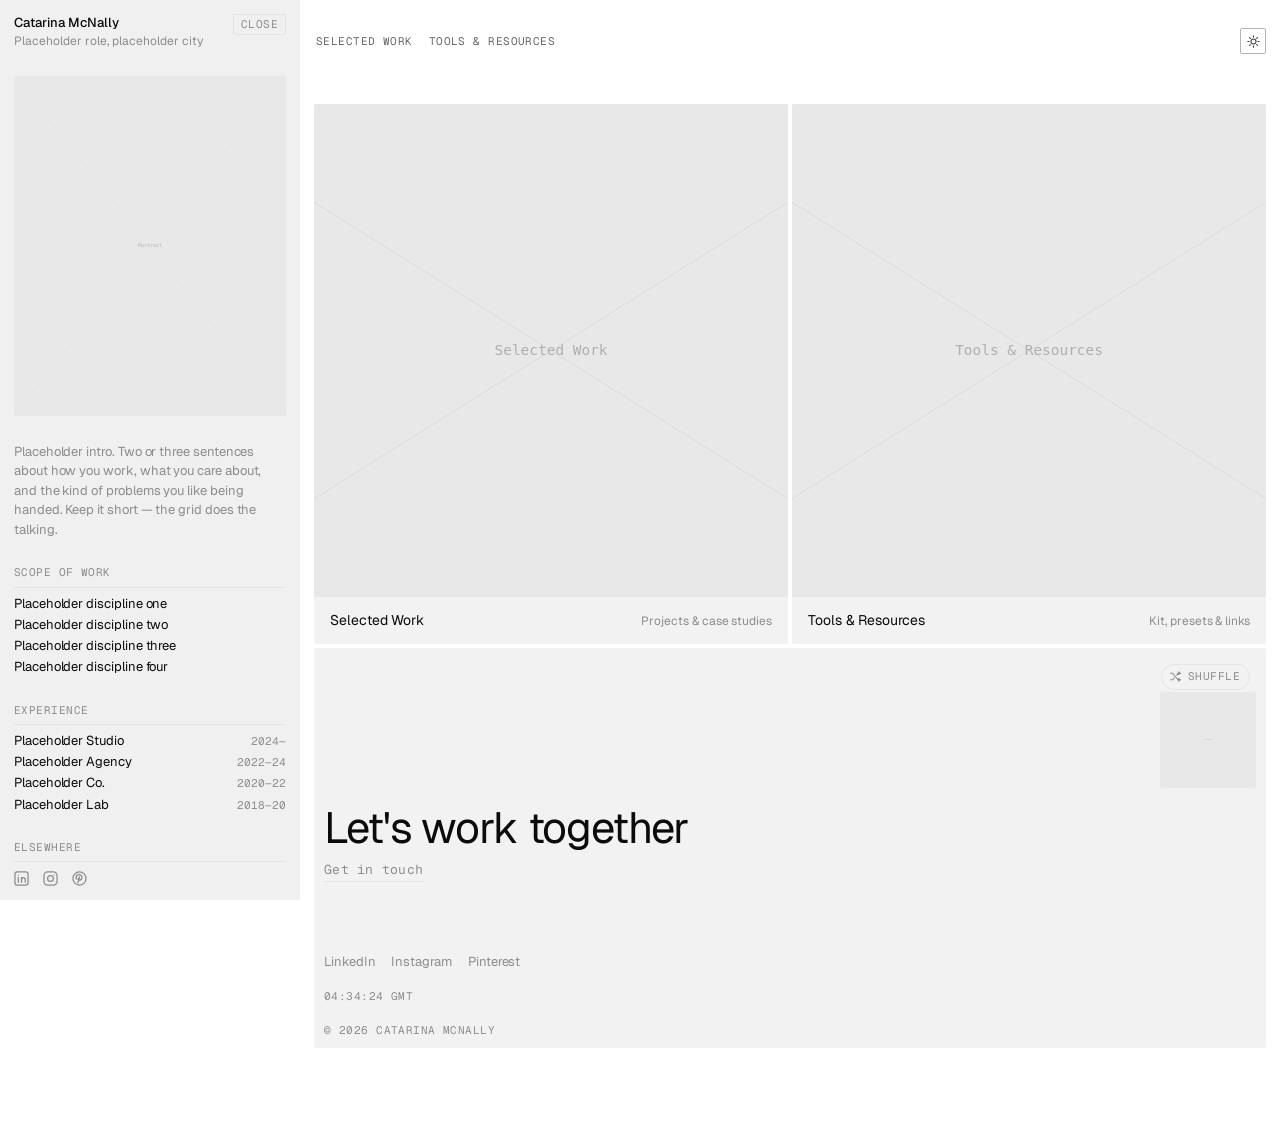
==== commit d17d3a22: "Update index.html" ====
--- a/index.html
+++ b/index.html
@@ -9,7 +9,9 @@
 <link href="https://fonts.googleapis.com/css2?family=Geist:wght@400;500&family=Geist+Mono:wght@400&display=swap" rel="stylesheet">
 <link rel="stylesheet" href="css/styles.css">
 </head>
-<body data-page="home">
+<body data-page="home" class="is-loading">
+
+<div class="preloader" id="preloader"><span class="preloader__num" id="preloader-num">0</span></div>
 
 <div class="scrim" id="scrim"></div>
 
--- a/css/styles.css
+++ b/css/styles.css
@@ -151,9 +151,10 @@
 .hcard:hover .hcard__img{transform:scale(1.03)}
 /* full-width rectangle beneath the image, holding the label */
 .hcard__bar{flex:none;display:flex;align-items:baseline;justify-content:space-between;gap:12px;
-  padding:14px 0px;
+  padding:14px 16px;background:var(--surface);
   border-radius:0 0 var(--radius) var(--radius);
   transition:background .15s var(--ease)}
+.hcard:hover .hcard__bar{background:color-mix(in srgb,var(--surface) 60%,var(--bg))}
 .hcard__title{font-size:14px;color:var(--text)}
 .hcard__sub{font-size:12px;color:var(--muted)}
 .hcard:hover .hcard__sub{color:var(--text)}
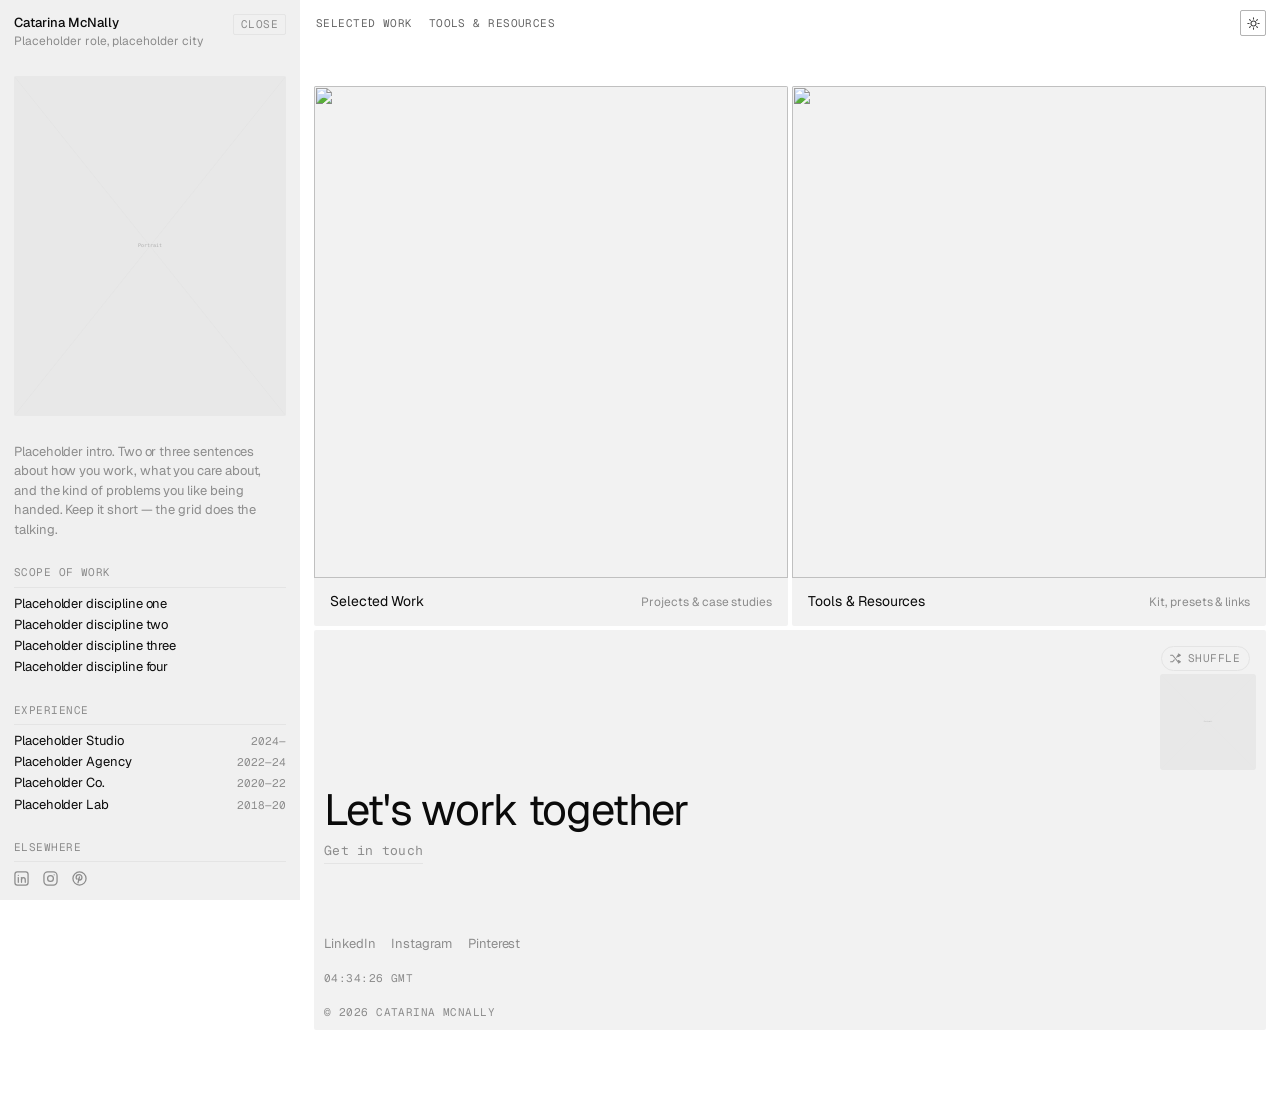
==== commit fb7f6b6a: "Update index.html" ====
--- a/index.html
+++ b/index.html
@@ -125,7 +125,9 @@
         <div class="hcard__frame">
           <!-- Still image: add  data-img="images/work.jpg"
                Hover slideshow: add  data-imgs="images/w1.jpg,images/w2.jpg,images/w3.jpg" -->
-          <img class="hcard__img" data-ph="16:10" data-ph-label="Selected Work" alt="">
+          <img class="hcard__img" data-ph="16:10" data-ph-label="Selected Work" alt=""
+               data-img="images/home-work.webp"
+               data-video="images/home-work-hover.mp4">
         </div>
         <div class="hcard__bar">
           <span class="hcard__title scram" data-final="Selected Work">Selected Work</span>
@@ -136,7 +138,9 @@
         <div class="hcard__frame">
           <!-- Still image: add  data-img="images/tools.jpg"
                Hover slideshow: add  data-imgs="images/t1.jpg,images/t2.jpg,images/t3.jpg" -->
-          <img class="hcard__img" data-ph="16:10" data-ph-label="Tools &amp; Resources" alt="">
+          <img class="hcard__img" data-ph="16:10" data-ph-label="Tools &amp; Resources" alt=""
+               data-img="images/home-tools.webp"
+               data-video="images/home-tools-hover.mp4">
         </div>
         <div class="hcard__bar">
           <span class="hcard__title scram" data-final="Tools &amp; Resources">Tools &amp; Resources</span>
@@ -156,7 +160,7 @@
       </div>
       <div class="bi bi--thumb">
         <!-- To use a photo here: add  data-img="images/footer.jpg" -->
-        <img data-ph="1:1" data-ph-label="Portrait" alt="">
+        <img data-ph="1:1" data-ph-label="Portrait" alt="" loading="lazy" decoding="async">
       </div>
       <ul class="bi bi--socials">
         <li><a class="scram" data-final="LinkedIn" href="#">LinkedIn</a></li>
--- a/css/styles.css
+++ b/css/styles.css
@@ -570,3 +570,24 @@
 body.no-anim .nav__name,
 body.no-anim .menu-btn,
 body.no-anim .projbar{transition:none !important}
+
+/* ============ PRELOADER ============
+   Covers the page until the visible images are cached, then fades away.
+   The CSS animation is a safety net: even if the JavaScript never runs
+   (blocked CDN, script error) the overlay clears itself, so the site can
+   never be left permanently hidden behind it. */
+.preloader{position:fixed;inset:0;z-index:100;display:grid;place-items:center;
+  background:var(--bg);transition:opacity .45s var(--ease);
+  animation:preloader-failsafe 0s linear 7s forwards}
+.preloader.is-done{opacity:0;pointer-events:none}
+@keyframes preloader-failsafe{ to{ opacity:0; visibility:hidden; pointer-events:none } }
+.preloader__num{font-family:var(--font-mono);font-size:11px;letter-spacing:.04em;
+  text-transform:uppercase;color:var(--muted);font-variant-numeric:tabular-nums}
+.preloader__num::after{content:"%"}
+/* keep the page still while loading */
+body.is-loading{overflow:hidden}
+
+/* hover video on a card — sits over the still, fades in when it can play */
+.card__video{position:absolute;inset:0;width:100%;height:100%;object-fit:cover;
+  opacity:0;transition:opacity .25s var(--ease);pointer-events:none}
+.card__video.is-on.is-ready{opacity:1}
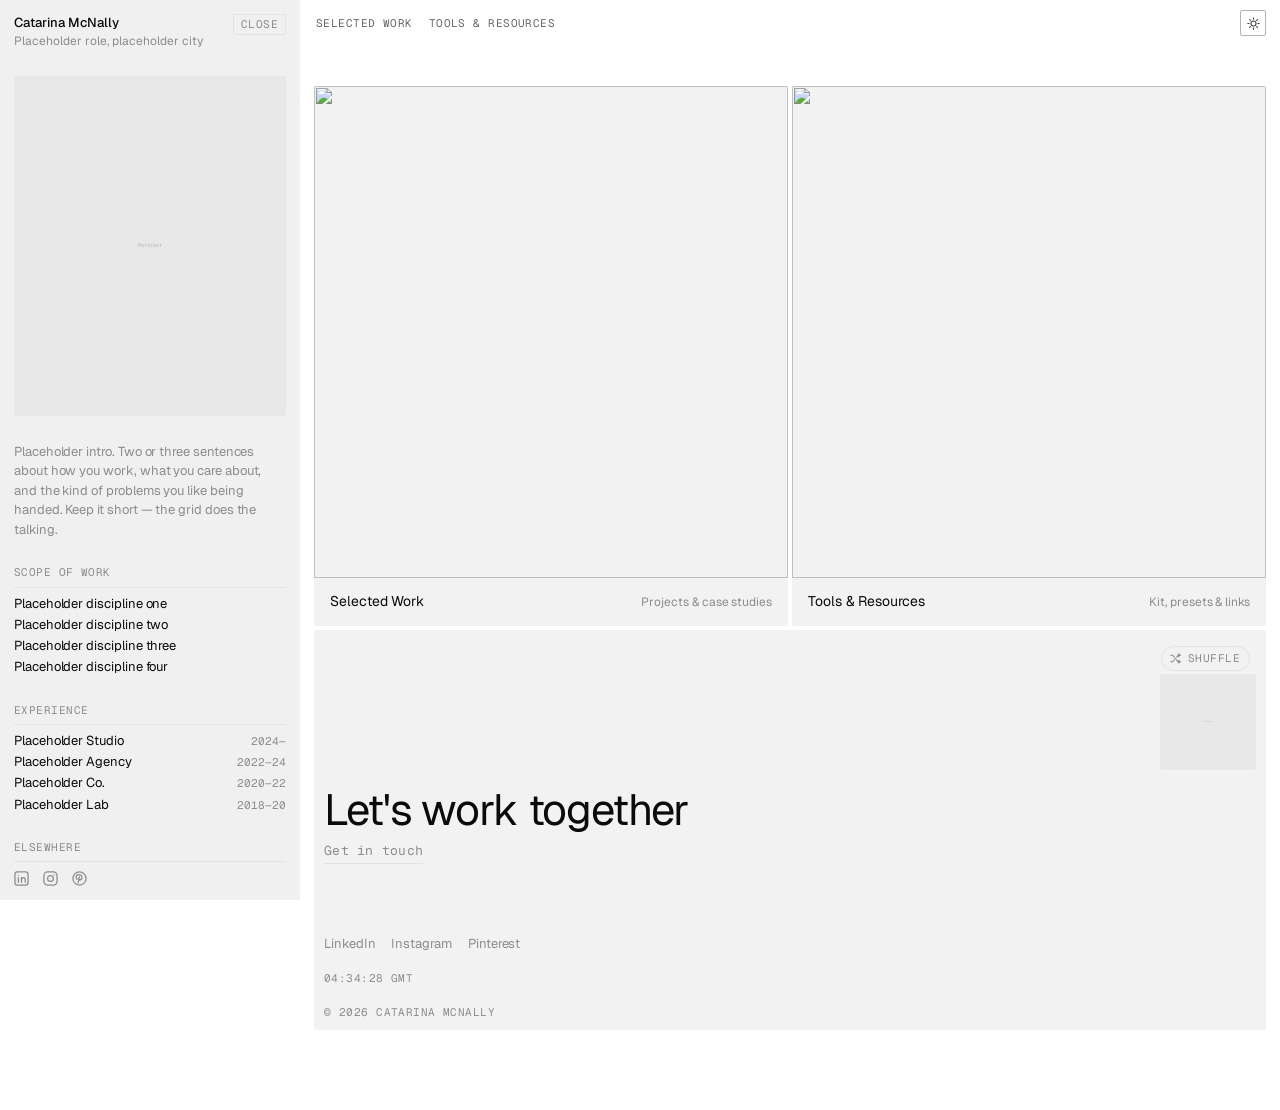
==== commit 0e12a0b6: "Update index.html" ====
--- a/index.html
+++ b/index.html
@@ -2,6 +2,15 @@
 <html lang="en" data-theme="light">
 <head>
 <meta charset="utf-8">
+<script>
+/* Set the theme BEFORE the page paints, otherwise a dark-mode visitor sees a
+   white flash on every navigation while the stylesheet loads with the default. */
+(function(){try{
+  var t=localStorage.getItem('theme');
+  if(!t)t=window.matchMedia('(prefers-color-scheme:dark)').matches?'dark':'light';
+  document.documentElement.setAttribute('data-theme',t);
+}catch(e){}})();
+</script>
 <meta name="viewport" content="width=device-width, initial-scale=1">
 <title>Catarina McNally — Portfolio</title>
 <link rel="preconnect" href="https://fonts.googleapis.com">
@@ -104,7 +113,7 @@
   <div class="nav__left">
     <button class="menu-btn" id="menu-btn" aria-expanded="true" aria-controls="sidebar">
       <span class="menu-btn__bars" aria-hidden="true"><i></i><i></i></span>
-      <span class="scram" data-final="Info">Info</span>
+      <span class="scram" data-final="About">About</span>
     </button>
     <ul class="nav__links">
       <li><a href="work.html" data-nav="work"><span class="scram" data-final="Selected Work" data-short="Work"><span class="lbl-long">Selected </span>Work</span></a></li>
